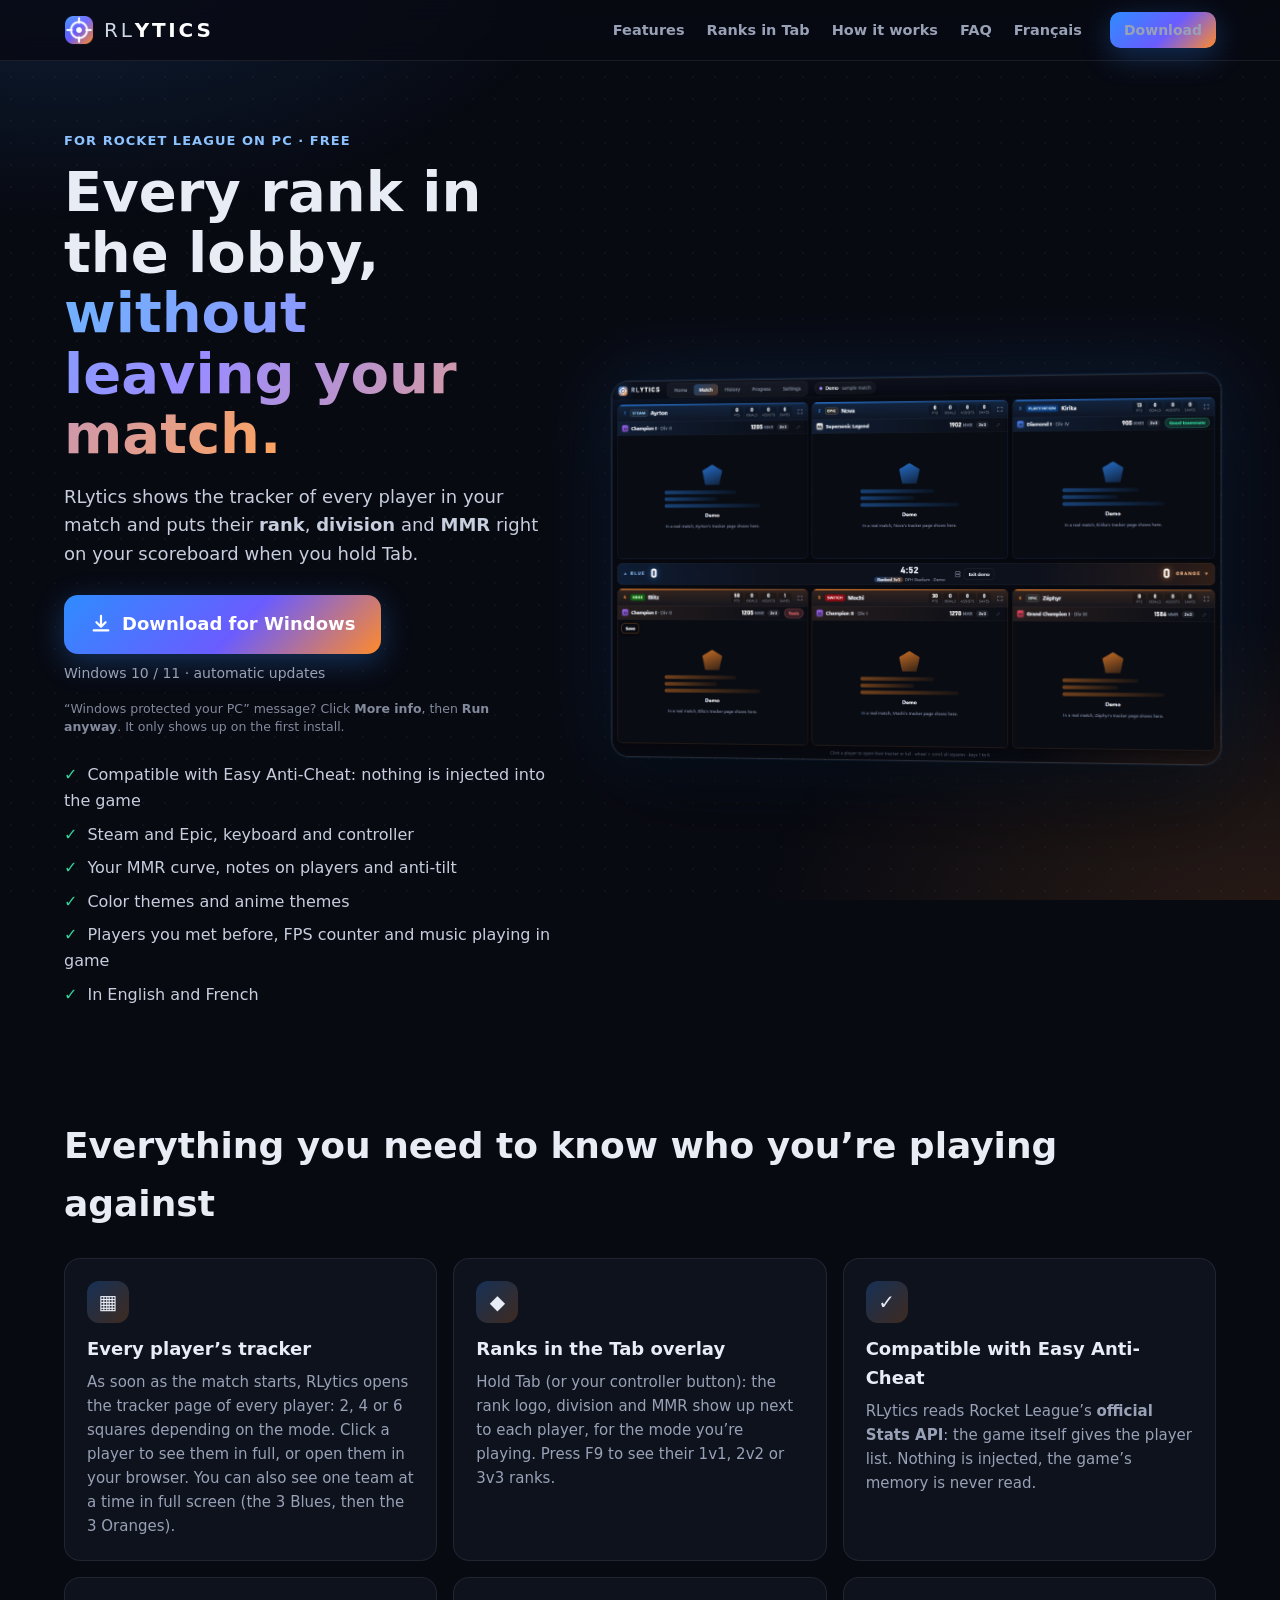
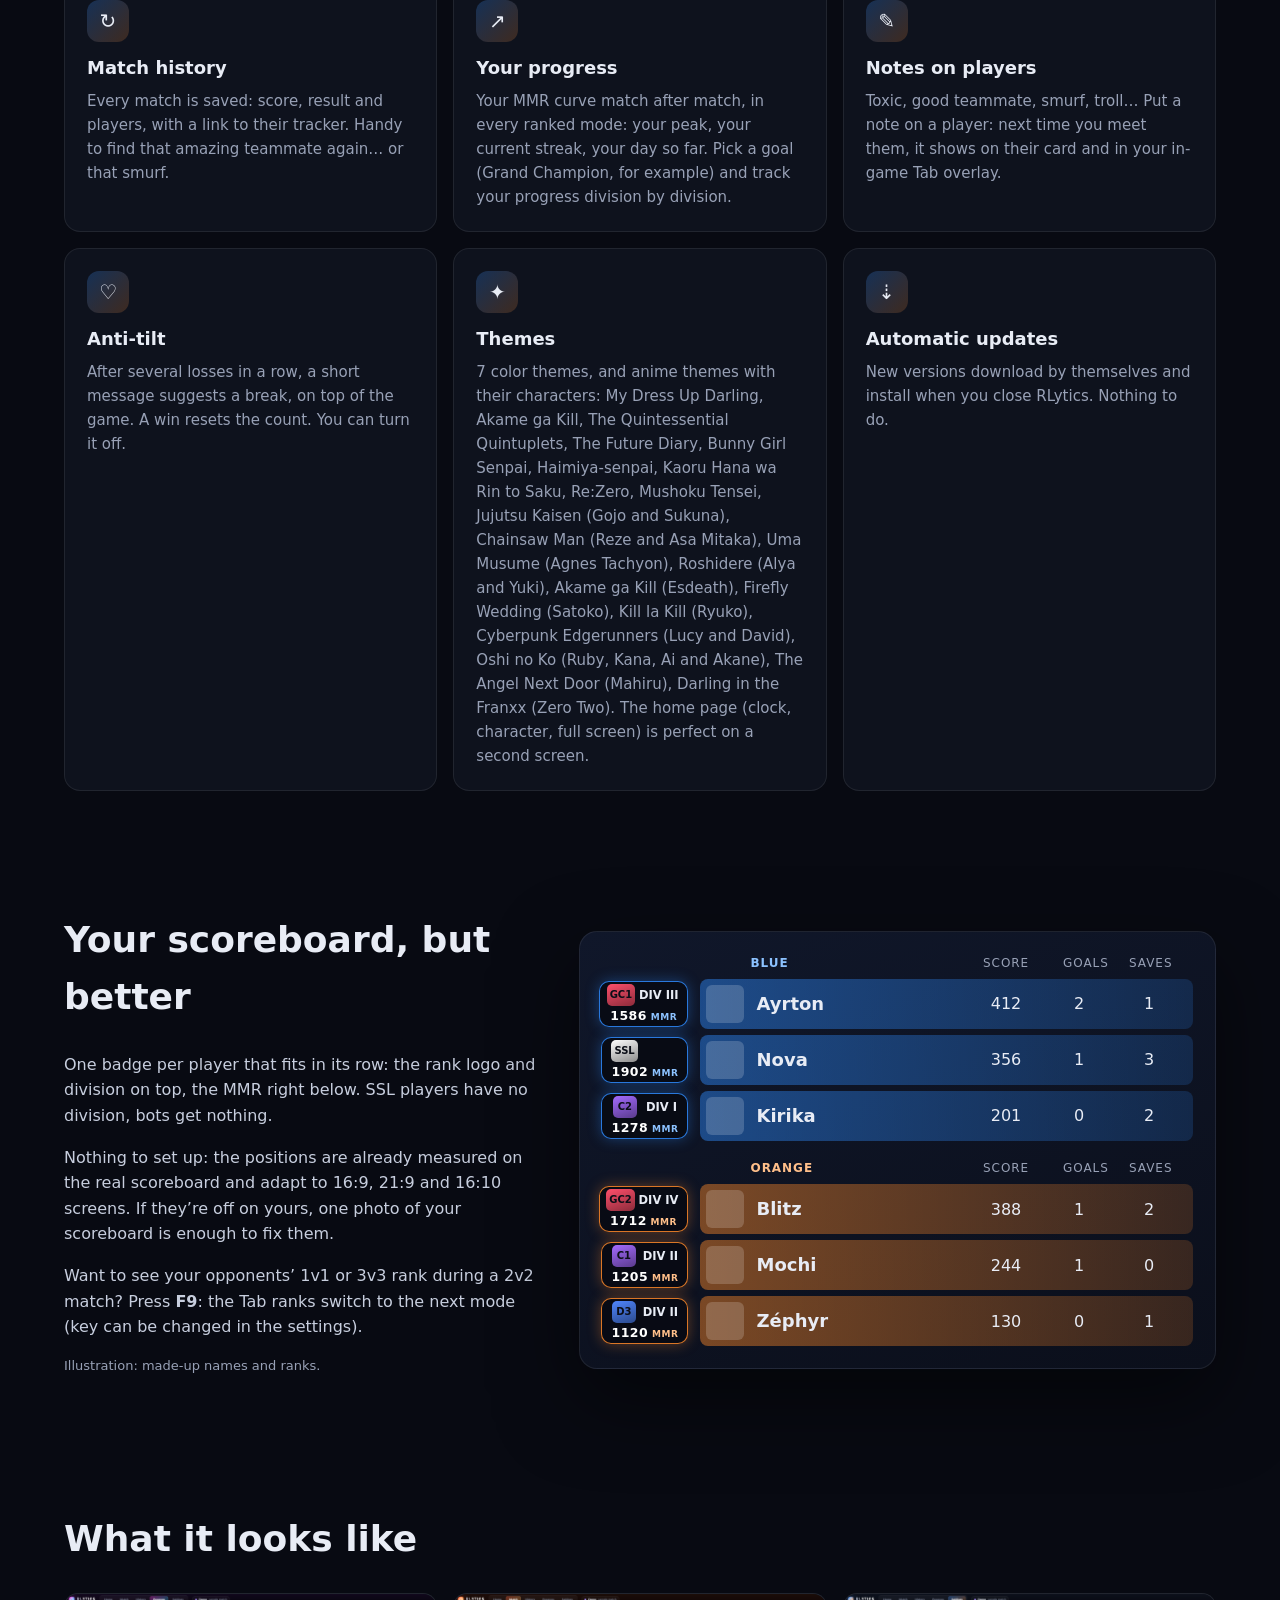
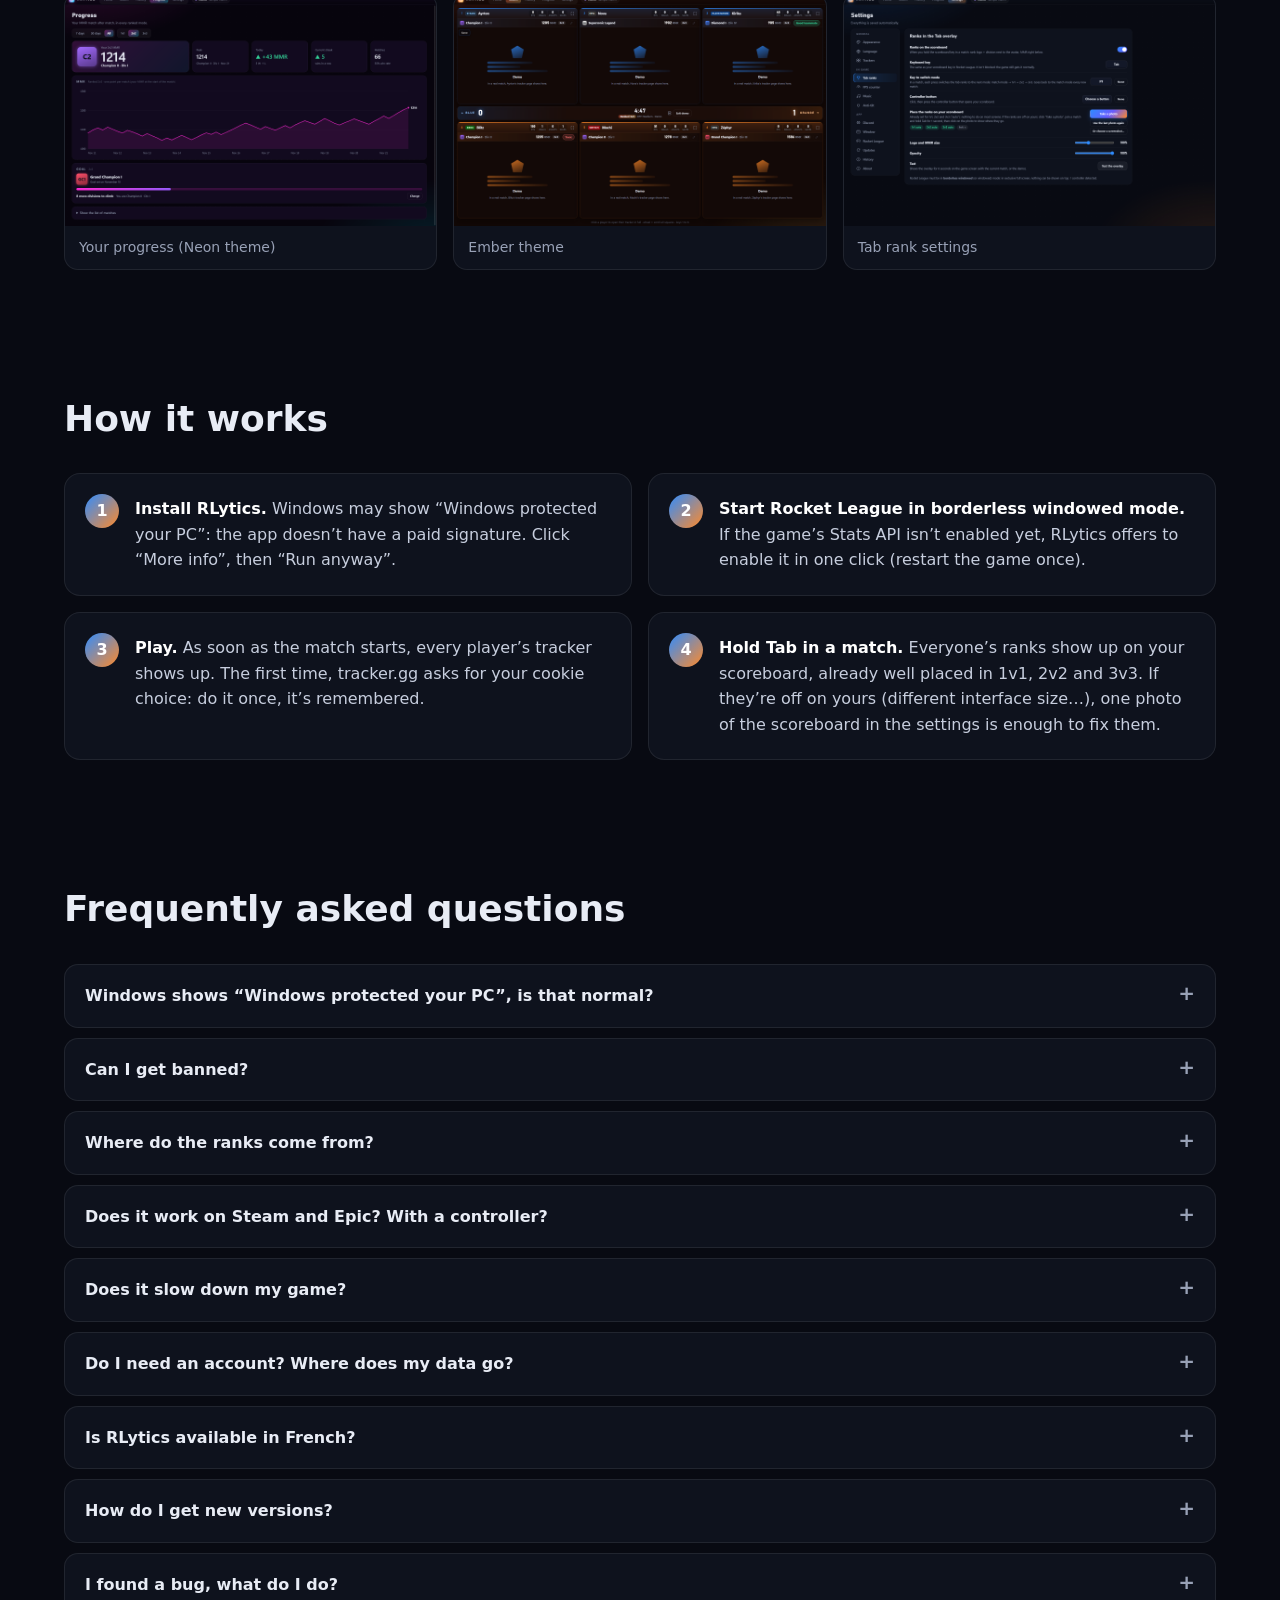
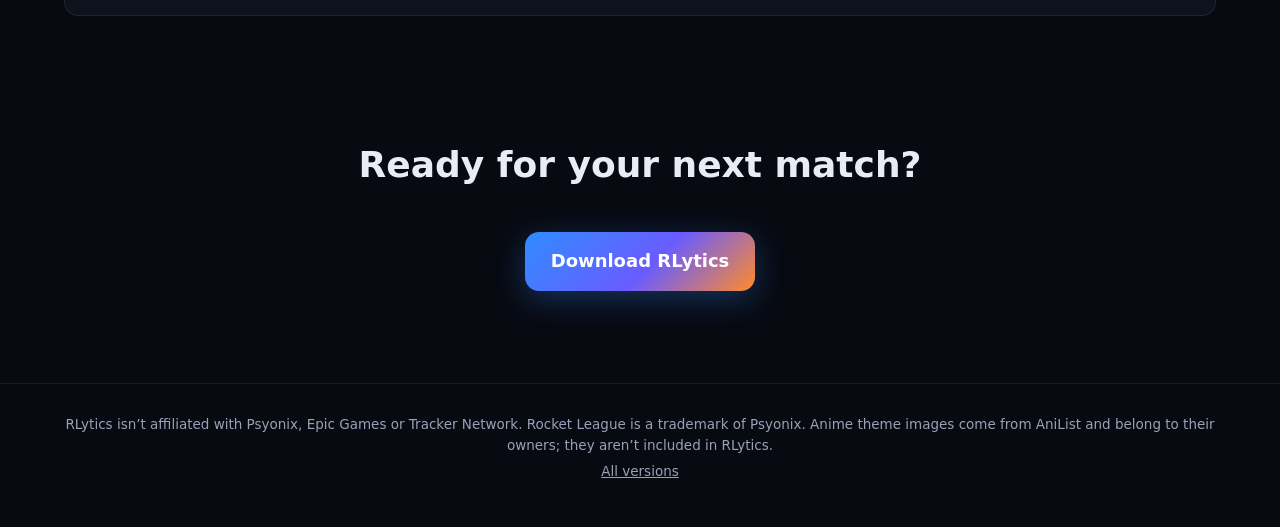
==== docs/en/index.html @ 00cee260 "Site 1.9.0 : version anglaise, Progression, notes sur les joueurs, anti-tilt, nouvelles captures Co-" ====
<!DOCTYPE html>
<html lang="en">
<head>
  <meta charset="utf-8">
  <meta name="viewport" content="width=device-width, initial-scale=1">
  <title>RLytics — every rank in your Rocket League lobby</title>
  <meta name="description" content="RLytics shows the tracker of every player in your Rocket League match and puts their ranks, divisions and MMR right on your scoreboard. Free, for Windows, compatible with Easy Anti-Cheat.">
  <meta property="og:title" content="RLytics — every rank in your Rocket League lobby">
  <meta property="og:description" content="The tracker of every player in your match, and their ranks right on your scoreboard.">
  <meta property="og:image" content="../img/en/partie.png">
  <link rel="icon" href="../img/icon.png">
  <link rel="alternate" hreflang="fr" href="https://ayusecour-stack.github.io/rlytics/">
  <link rel="alternate" hreflang="en" href="https://ayusecour-stack.github.io/rlytics/en/">
  <link rel="stylesheet" href="../style.css">
</head>
<body>
  <div class="glow" aria-hidden="true"></div>

  <header class="nav">
    <a class="brand" href="#">
      <img src="../img/icon.png" alt="" width="30" height="30">
      <span>RL<b>YTICS</b></span>
    </a>
    <nav>
      <a href="#features">Features</a>
      <a href="#tab">Ranks in Tab</a>
      <a href="#steps">How it works</a>
      <a href="#faq">FAQ</a>
      <a href="../" hreflang="fr" lang="fr">Français</a>
    </nav>
    <a class="btn small" href="https://github.com/ayusecour-stack/rlytics/releases/latest/download/RLytics-Setup.exe">Download</a>
  </header>

  <main>
    <!-- ===== Hero ===== -->
    <section class="hero">
      <div class="hero-text">
        <p class="kicker">For Rocket League on PC · Free</p>
        <h1>Every rank in the lobby, <span class="grad">without leaving your match.</span></h1>
        <p class="lead">RLytics shows the tracker of every player in your match and puts their <b>rank</b>, <b>division</b> and <b>MMR</b> right on your scoreboard when you hold Tab.</p>
        <div class="cta">
          <a class="btn big" id="dl" href="https://github.com/ayusecour-stack/rlytics/releases/latest/download/RLytics-Setup.exe">
            <svg viewBox="0 0 24 24" aria-hidden="true"><path d="M12 3v12m0 0l-5-5m5 5l5-5M4 19h16"/></svg>
            Download for Windows
          </a>
          <p class="meta" id="dl-meta">Windows 10 / 11 · automatic updates</p>
          <p class="meta smartscreen">“Windows protected your PC” message? Click <b>More info</b>, then <b>Run anyway</b>. It only shows up on the first install.</p>
        </div>
        <ul class="ticks">
          <li>Compatible with Easy Anti-Cheat: nothing is injected into the game</li>
          <li>Steam and Epic, keyboard and controller</li>
          <li>Your MMR curve, notes on players and anti-tilt</li>
          <li>Color themes and anime themes</li>
          <li>Players you met before, FPS counter and music playing in game</li>
          <li>In English and French</li>
        </ul>
      </div>
      <figure class="hero-shot">
        <img src="../img/en/partie.png" alt="The RLytics window during a 3v3 match: one square per player with their rank, division and MMR">
      </figure>
    </section>

    <!-- ===== Features ===== -->
    <section id="features" class="section">
      <h2>Everything you need to know who you’re playing against</h2>
      <div class="grid">
        <article class="feat">
          <div class="ico">▦</div>
          <h3>Every player’s tracker</h3>
          <p>As soon as the match starts, RLytics opens the tracker page of every player: 2, 4 or 6 squares depending on the mode. Click a player to see them in full, or open them in your browser. You can also see one team at a time in full screen (the 3 Blues, then the 3 Oranges).</p>
        </article>
        <article class="feat">
          <div class="ico">◆</div>
          <h3>Ranks in the Tab overlay</h3>
          <p>Hold Tab (or your controller button): the rank logo, division and MMR show up next to each player, for the mode you’re playing. Press F9 to see their 1v1, 2v2 or 3v3 ranks.</p>
        </article>
        <article class="feat">
          <div class="ico">✓</div>
          <h3>Compatible with Easy Anti-Cheat</h3>
          <p>RLytics reads Rocket League’s <b>official Stats API</b>: the game itself gives the player list. Nothing is injected, the game’s memory is never read.</p>
        </article>
        <article class="feat">
          <div class="ico">↻</div>
          <h3>Match history</h3>
          <p>Every match is saved: score, result and players, with a link to their tracker. Handy to find that amazing teammate again… or that smurf.</p>
        </article>
        <article class="feat">
          <div class="ico">↗</div>
          <h3>Your progress</h3>
          <p>Your MMR curve match after match, in every ranked mode: your peak, your current streak, your day so far. Pick a goal (Grand Champion, for example) and track your progress division by division.</p>
        </article>
        <article class="feat">
          <div class="ico">✎</div>
          <h3>Notes on players</h3>
          <p>Toxic, good teammate, smurf, troll… Put a note on a player: next time you meet them, it shows on their card and in your in-game Tab overlay.</p>
        </article>
        <article class="feat">
          <div class="ico">♡</div>
          <h3>Anti-tilt</h3>
          <p>After several losses in a row, a short message suggests a break, on top of the game. A win resets the count. You can turn it off.</p>
        </article>
        <article class="feat">
          <div class="ico">✦</div>
          <h3>Themes</h3>
          <p>7 color themes, and anime themes with their characters: My Dress Up Darling, Akame ga Kill, The Quintessential Quintuplets, The Future Diary, Bunny Girl Senpai, Haimiya-senpai, Kaoru Hana wa Rin to Saku, Re:Zero, Mushoku Tensei, Jujutsu Kaisen (Gojo and Sukuna), Chainsaw Man (Reze and Asa Mitaka), Uma Musume (Agnes Tachyon), Roshidere (Alya and Yuki), Akame ga Kill (Esdeath), Firefly Wedding (Satoko), Kill la Kill (Ryuko), Cyberpunk Edgerunners (Lucy and David), Oshi no Ko (Ruby, Kana, Ai and Akane), The Angel Next Door (Mahiru), Darling in the Franxx (Zero Two). The home page (clock, character, full screen) is perfect on a second screen.</p>
        </article>
        <article class="feat">
          <div class="ico">⇣</div>
          <h3>Automatic updates</h3>
          <p>New versions download by themselves and install when you close RLytics. Nothing to do.</p>
        </article>
      </div>
    </section>

    <!-- ===== Ranks in Tab (illustration) ===== -->
    <section id="tab" class="section split">
      <div>
        <h2>Your scoreboard, but better</h2>
        <p>One badge per player that fits in its row: the rank logo and division on top, the MMR right below. SSL players have no division, bots get nothing.</p>
        <p>Nothing to set up: the positions are already measured on the real scoreboard and adapt to 16:9, 21:9 and 16:10 screens. If they’re off on yours, one photo of your scoreboard is enough to fix them.</p>
        <p>Want to see your opponents’ 1v1 or 3v3 rank during a 2v2 match? Press <b>F9</b>: the Tab ranks switch to the next mode (key can be changed in the settings).</p>
        <p class="small">Illustration: made-up names and ranks.</p>
      </div>
      <div class="board" aria-label="Sample scoreboard with RLytics ranks">
        <div class="team t0">
          <div class="thead"><b>BLUE</b><span>SCORE</span><span>GOALS</span><span>SAVES</span></div>
          <div class="row"><div class="badge t0"><i class="em" style="--c:#ff4f6b">GC1</i><span>DIV III</span><small><b>1586</b> MMR</small></div><div class="av"></div><b class="nm">Ayrton</b><span>412</span><span>2</span><span>1</span></div>
          <div class="row"><div class="badge t0"><i class="em" style="--c:#ffffff">SSL</i><small><b>1902</b> MMR</small></div><div class="av"></div><b class="nm">Nova</b><span>356</span><span>1</span><span>3</span></div>
          <div class="row"><div class="badge t0"><i class="em" style="--c:#a46bff">C2</i><span>DIV I</span><small><b>1278</b> MMR</small></div><div class="av"></div><b class="nm">Kirika</b><span>201</span><span>0</span><span>2</span></div>
        </div>
        <div class="team t1">
          <div class="thead"><b>ORANGE</b><span>SCORE</span><span>GOALS</span><span>SAVES</span></div>
          <div class="row"><div class="badge t1"><i class="em" style="--c:#ff4f6b">GC2</i><span>DIV IV</span><small><b>1712</b> MMR</small></div><div class="av"></div><b class="nm">Blitz</b><span>388</span><span>1</span><span>2</span></div>
          <div class="row"><div class="badge t1"><i class="em" style="--c:#a46bff">C1</i><span>DIV II</span><small><b>1205</b> MMR</small></div><div class="av"></div><b class="nm">Mochi</b><span>244</span><span>1</span><span>0</span></div>
          <div class="row"><div class="badge t1"><i class="em" style="--c:#4f86ff">D3</i><span>DIV II</span><small><b>1120</b> MMR</small></div><div class="av"></div><b class="nm">Zéphyr</b><span>130</span><span>0</span><span>1</span></div>
        </div>
      </div>
    </section>

    <!-- ===== Screenshots ===== -->
    <section class="section">
      <h2>What it looks like</h2>
      <div class="shots">
        <figure><img src="../img/en/progression.png" alt="The Progress page: MMR curve, peak, streak and rank goal" loading="lazy"><figcaption>Your progress (Neon theme)</figcaption></figure>
        <figure><img src="../img/en/braise.png" alt="RLytics with the Ember theme during a match" loading="lazy"><figcaption>Ember theme</figcaption></figure>
        <figure><img src="../img/en/reglages.png" alt="RLytics settings: ranks in the Tab overlay" loading="lazy"><figcaption>Tab rank settings</figcaption></figure>
      </div>
    </section>

    <!-- ===== Steps ===== -->
    <section id="steps" class="section">
      <h2>How it works</h2>
      <ol class="steps">
        <li><b>Install RLytics.</b> Windows may show “Windows protected your PC”: the app doesn’t have a paid signature. Click “More info”, then “Run anyway”.</li>
        <li><b>Start Rocket League in borderless windowed mode.</b> If the game’s Stats API isn’t enabled yet, RLytics offers to enable it in one click (restart the game once).</li>
        <li><b>Play.</b> As soon as the match starts, every player’s tracker shows up. The first time, tracker.gg asks for your cookie choice: do it once, it’s remembered.</li>
        <li><b>Hold Tab in a match.</b> Everyone’s ranks show up on your scoreboard, already well placed in 1v1, 2v2 and 3v3. If they’re off on yours (different interface size…), one photo of the scoreboard in the settings is enough to fix them.</li>
      </ol>
    </section>

    <!-- ===== FAQ ===== -->
    <section id="faq" class="section">
      <h2>Frequently asked questions</h2>
      <div class="faq">
        <details>
          <summary>Windows shows “Windows protected your PC”, is that normal?</summary>
          <p>Yes. Windows shows this message for programs without a paid signature (a certificate costs several hundred euros per year). Click “More info”, then “Run anyway”. It only shows up on install: automatic updates don’t trigger it.</p>
        </details>
        <details>
          <summary>Can I get banned?</summary>
          <p>RLytics doesn’t touch the game: it injects nothing, doesn’t read its memory and doesn’t even open its process. It reads Rocket League’s official Stats API (made by Psyonix for overlays) and shows a window on top of the game, like Discord or OBS. There’s no official guarantee from Psyonix, but it works the same way as allowed overlays.</p>
        </details>
        <details>
          <summary>Where do the ranks come from?</summary>
          <p>From the public pages of rocketleague.tracker.network, which RLytics shows like a browser. The Tab ranks are read from these already open pages, with no extra requests. RLytics isn’t affiliated with Tracker Network: if their site changes, an RLytics update may be needed.</p>
        </details>
        <details>
          <summary>Does it work on Steam and Epic? With a controller?</summary>
          <p>Yes to both. For a controller, pick the button that opens your scoreboard in the settings. PlayStation, Xbox and Switch players in your match show up too.</p>
        </details>
        <details>
          <summary>Does it slow down my game?</summary>
          <p>Pages load once at the start of the match, then they’re paused (still image) while Rocket League is in front, and theme animations stop during matches. If your PC is tight, turn off “Load trackers automatically” in the settings.</p>
        </details>
        <details>
          <summary>Do I need an account? Where does my data go?</summary>
          <p>No account. Everything stays on your PC: settings, history, notes on players, your MMR curve, rank positions. RLytics only connects to tracker.gg (player pages), AniList (anime theme images) and GitHub (updates).</p>
        </details>
        <details>
          <summary>Is RLytics available in French?</summary>
          <p>Yes: Settings → Language. In “Auto”, RLytics follows your Windows language.</p>
        </details>
        <details>
          <summary>How do I get new versions?</summary>
          <p>Automatically: RLytics checks at startup, then every 3 hours, downloads the new version in the background and installs it when you close it (or right away with the “Restart” button).</p>
        </details>
        <details>
          <summary>I found a bug, what do I do?</summary>
          <p>In RLytics: Settings → About → “Open the log”. This file explains what happened (it stays on your PC, nothing is sent). Describe the problem on <a href="https://github.com/ayusecour-stack/rlytics/issues">the issues page</a> and attach the log if you want.</p>
        </details>
      </div>
    </section>

    <section class="section final">
      <h2>Ready for your next match?</h2>
      <a class="btn big" href="https://github.com/ayusecour-stack/rlytics/releases/latest/download/RLytics-Setup.exe">Download RLytics</a>
      <p class="meta" id="dl-meta-2"></p>
    </section>
  </main>

  <footer>
    <p>RLytics isn’t affiliated with Psyonix, Epic Games or Tracker Network. Rocket League is a trademark of Psyonix. Anime theme images come from AniList and belong to their owners; they aren’t included in RLytics.</p>
    <p><a href="https://github.com/ayusecour-stack/rlytics/releases">All versions</a></p>
  </footer>

  <script src="../app.js"></script>
</body>
</html>
---- docs/style.css ----
:root {
  --bg: #080a12; --panel: #0e121d; --panel-2: #131828; --line: rgba(255, 255, 255, .08); --text: #e8ecf5; --muted: #98a1b6;
  --blue: #2f8cff; --orange: #ff8a2a; --violet: #6a5cff;
  --font: "Segoe UI Variable Text", "Segoe UI", system-ui, -apple-system, Roboto, sans-serif;
  --font-sport: "Bahnschrift", "Segoe UI", system-ui, sans-serif;
}
* { box-sizing: border-box; }
html { scroll-behavior: smooth; }
body { margin: 0; background: var(--bg); color: var(--text); font: 16px/1.6 var(--font); -webkit-font-smoothing: antialiased; }
a { color: inherit; }
img { max-width: 100%; display: block; }
.glow {
  position: fixed; inset: 0; z-index: -1; pointer-events: none;
  background:
    radial-gradient(900px 520px at 5% -10%, rgba(47, 140, 255, .18), transparent 60%),
    radial-gradient(900px 560px at 100% 105%, rgba(255, 138, 42, .14), transparent 60%),
    radial-gradient(rgba(255, 255, 255, .035) 1px, transparent 1px);
  background-size: auto, auto, 22px 22px;
}

/* Navigation */
.nav { position: sticky; top: 0; z-index: 10; display: flex; align-items: center; gap: 28px; padding: 12px 5vw; background: rgba(8, 10, 18, .78); backdrop-filter: blur(12px); border-bottom: 1px solid var(--line); }
.brand { display: flex; align-items: center; gap: 10px; text-decoration: none; font-family: var(--font-sport); font-size: 20px; letter-spacing: .14em; color: #cfd6e6; }
.brand b { color: #fff; }
.nav nav { display: flex; gap: 22px; margin-left: auto; }
.nav nav a { text-decoration: none; color: var(--muted); font-weight: 600; font-size: 14.5px; }
.nav nav a:hover { color: #fff; }

/* Boutons */
.btn {
  display: inline-flex; align-items: center; gap: 10px; text-decoration: none; font-weight: 700; color: #fff; border-radius: 12px; padding: 10px 18px;
  background: linear-gradient(135deg, var(--blue), var(--violet) 55%, var(--orange)); box-shadow: 0 8px 30px rgba(47, 140, 255, .3);
  transition: transform .12s, filter .15s;
}
.btn:hover { filter: brightness(1.1); transform: translateY(-1px); }
.btn.small { padding: 7px 14px; font-size: 14px; border-radius: 10px; }
.btn.big { padding: 15px 26px; font-size: 18px; border-radius: 14px; }
.btn svg { width: 22px; height: 22px; fill: none; stroke: currentColor; stroke-width: 2.4; stroke-linecap: round; stroke-linejoin: round; }

main { width: min(1180px, 90vw); margin: 0 auto; }
.hero { display: grid; grid-template-columns: 1fr 1.25fr; gap: 48px; align-items: center; padding: 70px 0 50px; }
.kicker { margin: 0 0 10px; color: #8cc2ff; font-weight: 700; letter-spacing: .08em; text-transform: uppercase; font-size: 13px; }
h1 { font-family: var(--font-sport); font-size: clamp(34px, 4.6vw, 56px); line-height: 1.08; margin: 0 0 18px; }
.grad { background: linear-gradient(120deg, #6fb2ff, #9b8cff 45%, #ffa45c); -webkit-background-clip: text; background-clip: text; color: transparent; }
.lead { color: #c7cede; font-size: 18px; margin: 0 0 26px; }
.cta { display: flex; flex-direction: column; gap: 8px; align-items: flex-start; }
.meta { margin: 0; color: var(--muted); font-size: 14px; }
.meta.smartscreen { max-width: 460px; margin-top: 8px; font-size: 12.5px; line-height: 1.45; opacity: .85; }
.ticks { list-style: none; padding: 0; margin: 26px 0 0; display: grid; gap: 8px; color: #c7cede; }
.ticks li::before { content: "✓"; color: #34d399; font-weight: 800; margin-right: 10px; }
.hero-shot { margin: 0; border-radius: 18px; overflow: hidden; border: 1px solid rgba(255, 255, 255, .12); box-shadow: 0 30px 90px rgba(0, 0, 0, .6), 0 0 0 1px rgba(47, 140, 255, .15), 0 0 80px rgba(47, 140, 255, .18); transform: perspective(1400px) rotateY(-6deg); }

.section { padding: 60px 0; }
.section h2 { font-family: var(--font-sport); font-size: clamp(26px, 3vw, 36px); margin: 0 0 26px; }
.grid { display: grid; grid-template-columns: repeat(3, 1fr); gap: 16px; }
.feat { padding: 22px; border-radius: 16px; background: var(--panel); border: 1px solid var(--line); transition: border-color .15s, transform .15s; }
.feat:hover { border-color: rgba(47, 140, 255, .35); transform: translateY(-2px); }
.feat .ico { width: 42px; height: 42px; display: grid; place-items: center; border-radius: 12px; font-size: 20px; background: linear-gradient(135deg, rgba(47, 140, 255, .25), rgba(255, 138, 42, .2)); margin-bottom: 12px; }
.feat h3 { margin: 0 0 6px; font-size: 18px; }
.feat p { margin: 0; color: var(--muted); font-size: 15px; }

/* Tableau des scores d'exemple (dessiné, pas une capture du jeu) */
.split { display: grid; grid-template-columns: 1fr 1.35fr; gap: 44px; align-items: center; }
.split p { color: #c7cede; }
.small { font-size: 13px; color: var(--muted) !important; }
.board { padding: 22px 22px 22px 120px; border-radius: 18px; background: linear-gradient(160deg, #10172a, #0b0f1b); border: 1px solid var(--line); box-shadow: 0 30px 80px rgba(0, 0, 0, .5); display: grid; gap: 18px; overflow: hidden; }
.team { display: grid; gap: 6px; }
.thead, .row { display: grid; grid-template-columns: 40px 1fr 70px 56px 64px; align-items: center; gap: 10px; }
.thead { font-family: var(--font-sport); font-size: 12px; color: var(--muted); letter-spacing: .08em; padding-left: 50px; grid-template-columns: 1fr 70px 56px 64px; }
.team.t0 .thead b { color: #8cc2ff; } .team.t1 .thead b { color: #ffbf8a; }
.row { position: relative; height: 50px; padding: 0 12px 0 6px; border-radius: 8px; font-family: var(--font-sport); }
.team.t0 .row { background: linear-gradient(90deg, rgba(47, 140, 255, .45), rgba(47, 140, 255, .18)); }
.team.t1 .row { background: linear-gradient(90deg, rgba(255, 138, 42, .45), rgba(255, 138, 42, .18)); }
.row .av { width: 38px; height: 38px; border-radius: 6px; background: rgba(255, 255, 255, .18); }
.row .nm { font-size: 18px; font-weight: 600; }
.row span { text-align: center; }
.badge {
  position: absolute; right: calc(100% + 12px); top: 50%; transform: translateY(-50%); height: 46px; padding: 0 9px;
  display: grid; grid-template-columns: auto auto; grid-template-rows: 26px 16px; column-gap: 6px; align-items: center; justify-items: center;
  border-radius: 10px; background: rgba(8, 11, 19, .9); border: 1.5px solid rgba(47, 140, 255, .85); box-shadow: 0 0 14px rgba(47, 140, 255, .35);
  font-family: var(--font-sport); white-space: nowrap;
}
.badge.t1 { border-color: rgba(255, 138, 42, .85); box-shadow: 0 0 14px rgba(255, 138, 42, .35); }
.badge .em { grid-row: 1; font-style: normal; font-weight: 700; font-size: 10px; color: #0b0e17; height: 22px; min-width: 24px; padding: 0 3px; display: grid; place-items: center; border-radius: 5px; background: linear-gradient(160deg, var(--c), color-mix(in srgb, var(--c) 55%, #000)); }
.badge > span { grid-row: 1; font-size: 11.5px; font-weight: 700; }
.badge small { grid-row: 2; grid-column: 1 / -1; font-size: 9px; color: #8cc2ff; font-weight: 700; letter-spacing: .06em; }
.badge.t1 small { color: #ffbf8a; }
.badge small b { color: #fff; font-size: 12.5px; }

.shots { display: grid; grid-template-columns: repeat(3, 1fr); gap: 16px; }
.shots figure { margin: 0; border-radius: 14px; overflow: hidden; border: 1px solid var(--line); background: var(--panel); }
.shots figcaption { padding: 10px 14px; color: var(--muted); font-size: 14px; }

.steps { counter-reset: s; list-style: none; padding: 0; margin: 0; display: grid; grid-template-columns: repeat(2, 1fr); gap: 16px; }
.steps li { counter-increment: s; position: relative; padding: 22px 22px 22px 70px; border-radius: 16px; background: var(--panel); border: 1px solid var(--line); color: #c7cede; }
.steps li::before { content: counter(s); position: absolute; left: 20px; top: 20px; width: 34px; height: 34px; border-radius: 50%; display: grid; place-items: center; font-family: var(--font-sport); font-weight: 700; background: linear-gradient(135deg, var(--blue), var(--orange)); color: #fff; }
.steps b { color: #fff; }

.faq { display: grid; gap: 10px; }
.faq details { border-radius: 14px; background: var(--panel); border: 1px solid var(--line); padding: 4px 20px; }
.faq summary { cursor: pointer; font-weight: 700; padding: 14px 0; list-style: none; }
.faq summary::-webkit-details-marker { display: none; }
.faq summary::after { content: "+"; float: right; color: var(--muted); font-size: 20px; line-height: 1; }
.faq details[open] summary::after { content: "–"; }
.faq p { margin: 0 0 16px; color: var(--muted); }

.final { text-align: center; display: flex; flex-direction: column; align-items: center; gap: 12px; padding-bottom: 80px; }
footer { border-top: 1px solid var(--line); padding: 26px 5vw 40px; color: var(--muted); font-size: 13.5px; text-align: center; }
footer p { margin: 4px 0; }

@media (max-width: 900px) {
  .hero, .split { grid-template-columns: 1fr; }
  .hero-shot { transform: none; }
  .grid, .shots, .steps { grid-template-columns: 1fr; }
  .nav nav { display: none; }
  .board { padding-left: 110px; }
}
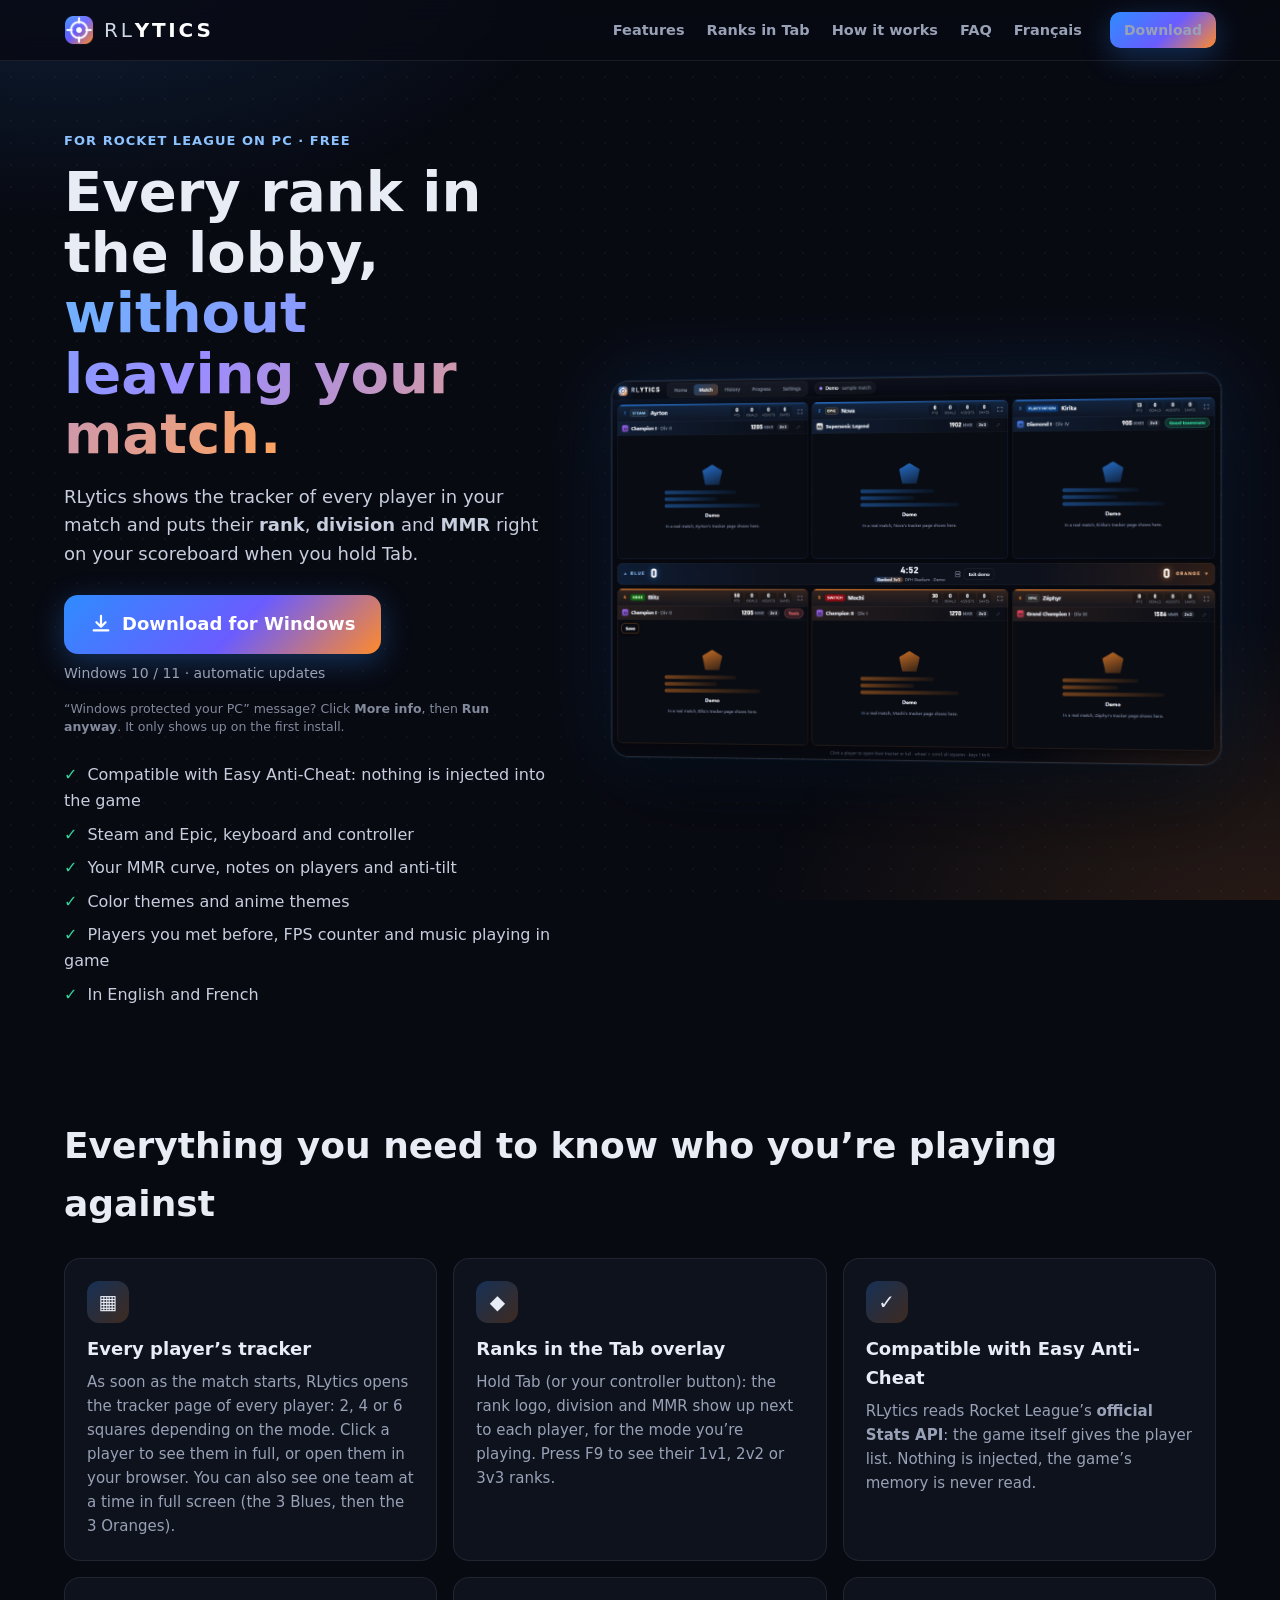
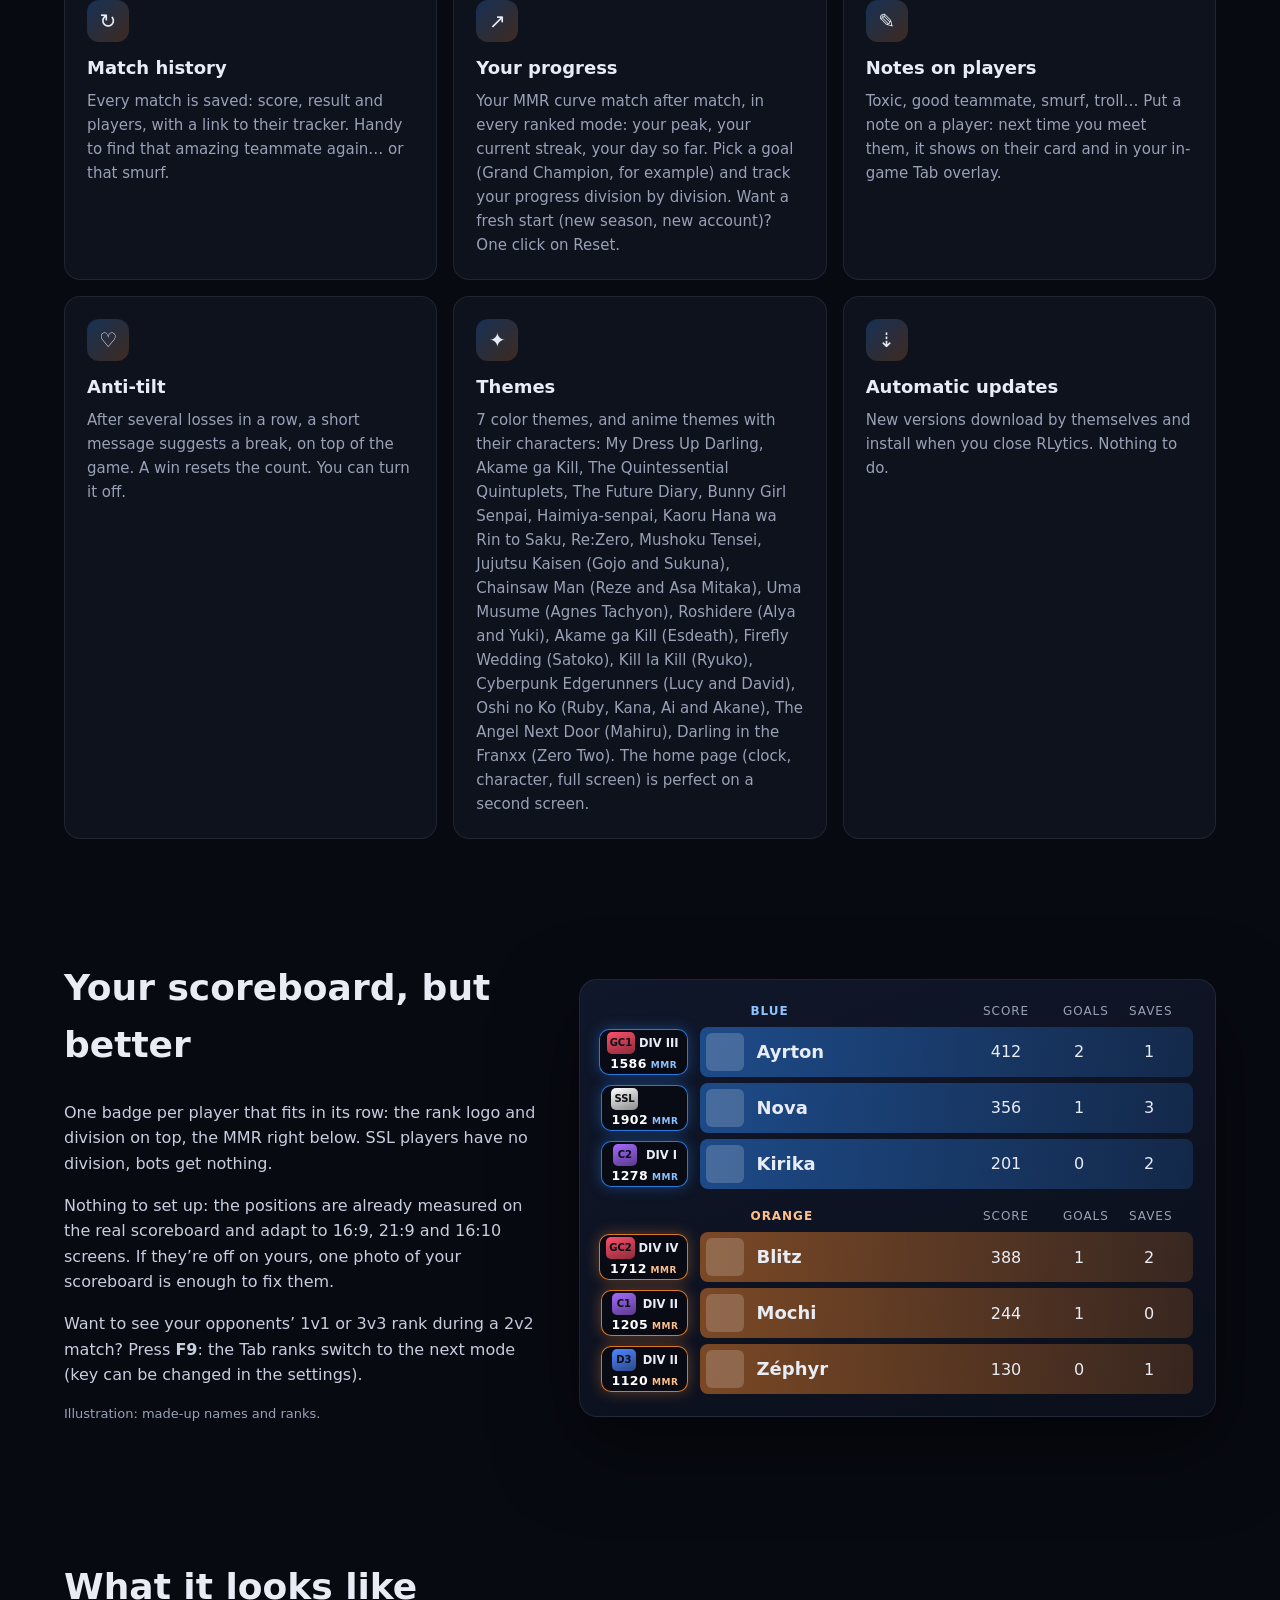
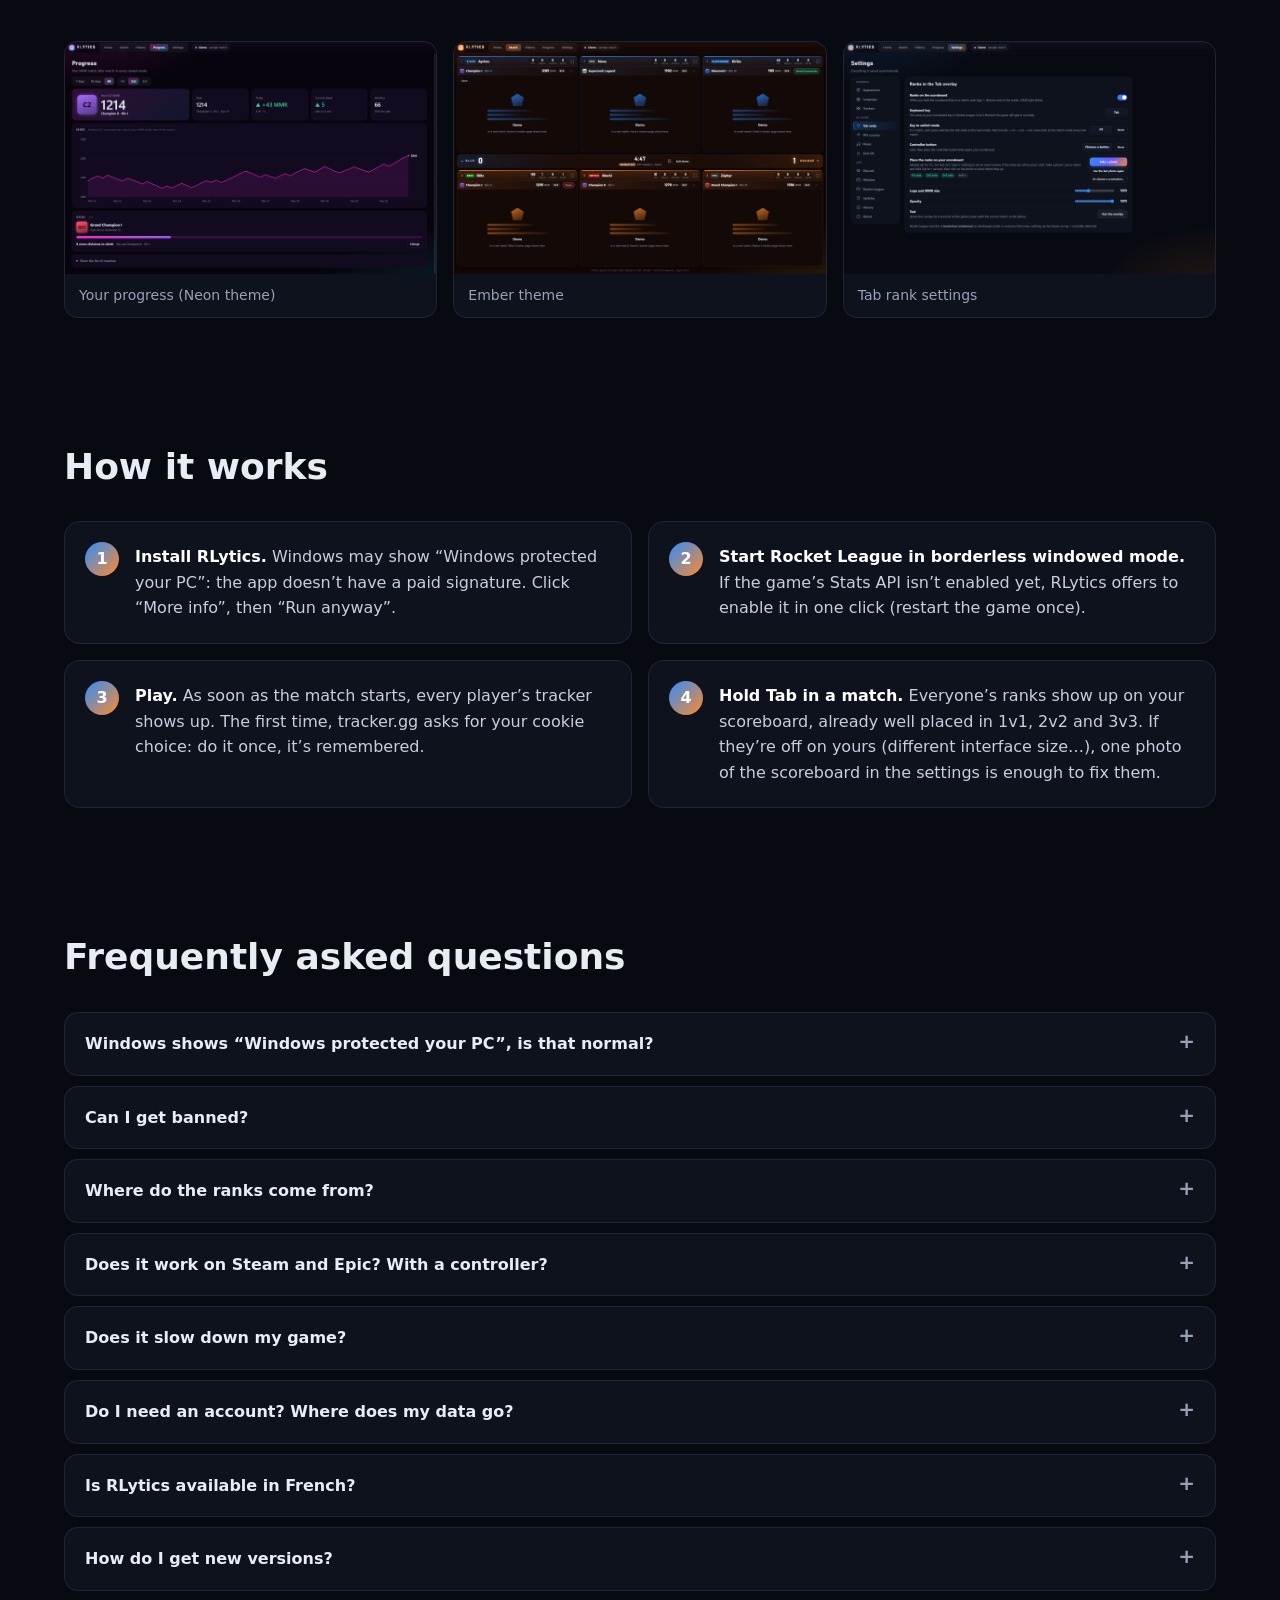
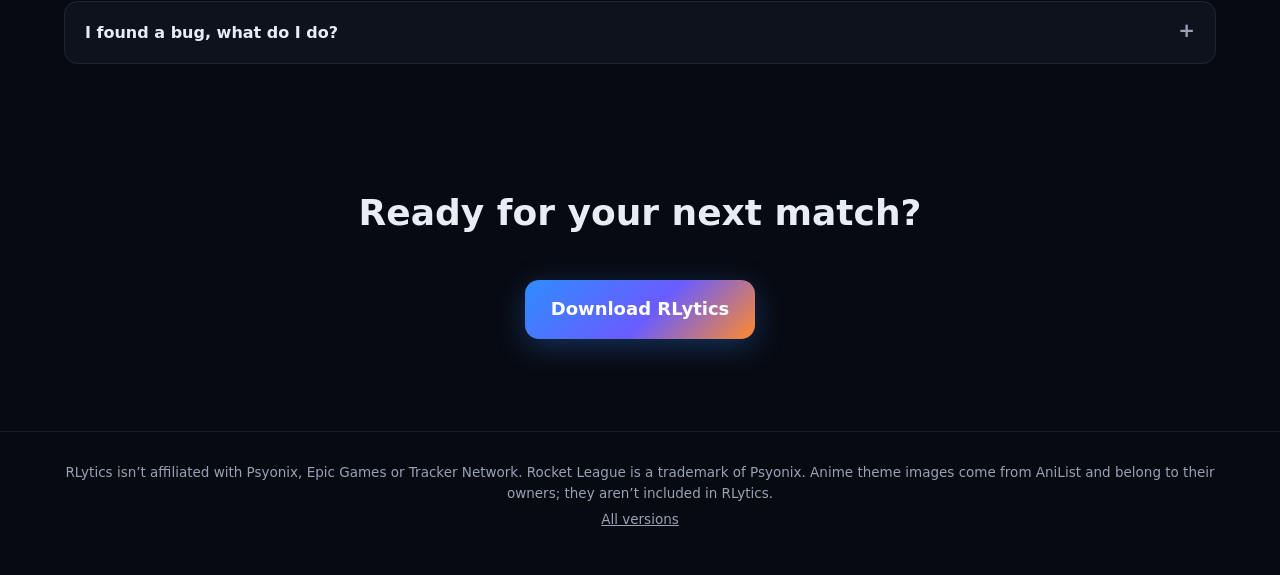
==== commit 6b3ce4e5: "Site : bouton Réinitialiser de la page Progression (1.9.1) Co-Authored-By: Claude Opus 5.5 <noreply@" ====
--- a/docs/en/index.html
+++ b/docs/en/index.html
@@ -87,7 +87,7 @@
         <article class="feat">
           <div class="ico">↗</div>
           <h3>Your progress</h3>
-          <p>Your MMR curve match after match, in every ranked mode: your peak, your current streak, your day so far. Pick a goal (Grand Champion, for example) and track your progress division by division.</p>
+          <p>Your MMR curve match after match, in every ranked mode: your peak, your current streak, your day so far. Pick a goal (Grand Champion, for example) and track your progress division by division. Want a fresh start (new season, new account)? One click on Reset.</p>
         </article>
         <article class="feat">
           <div class="ico">✎</div>
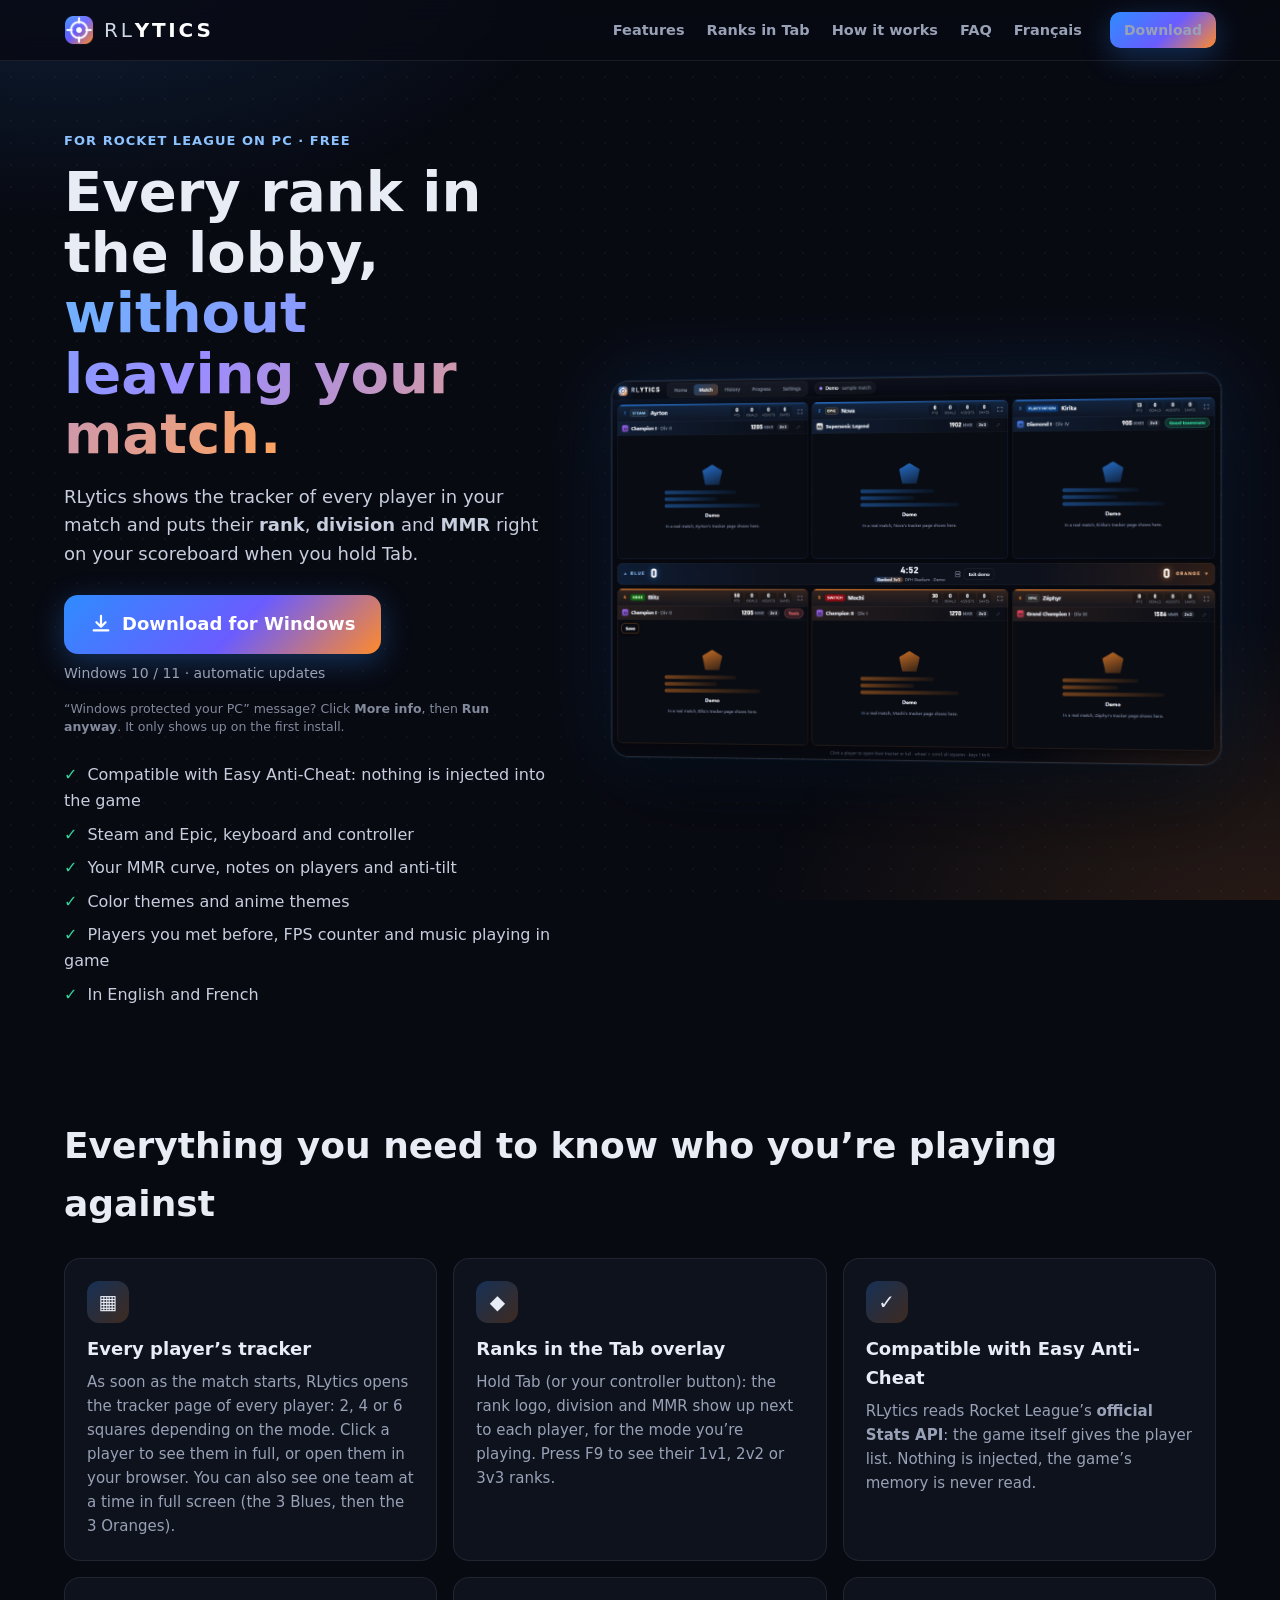
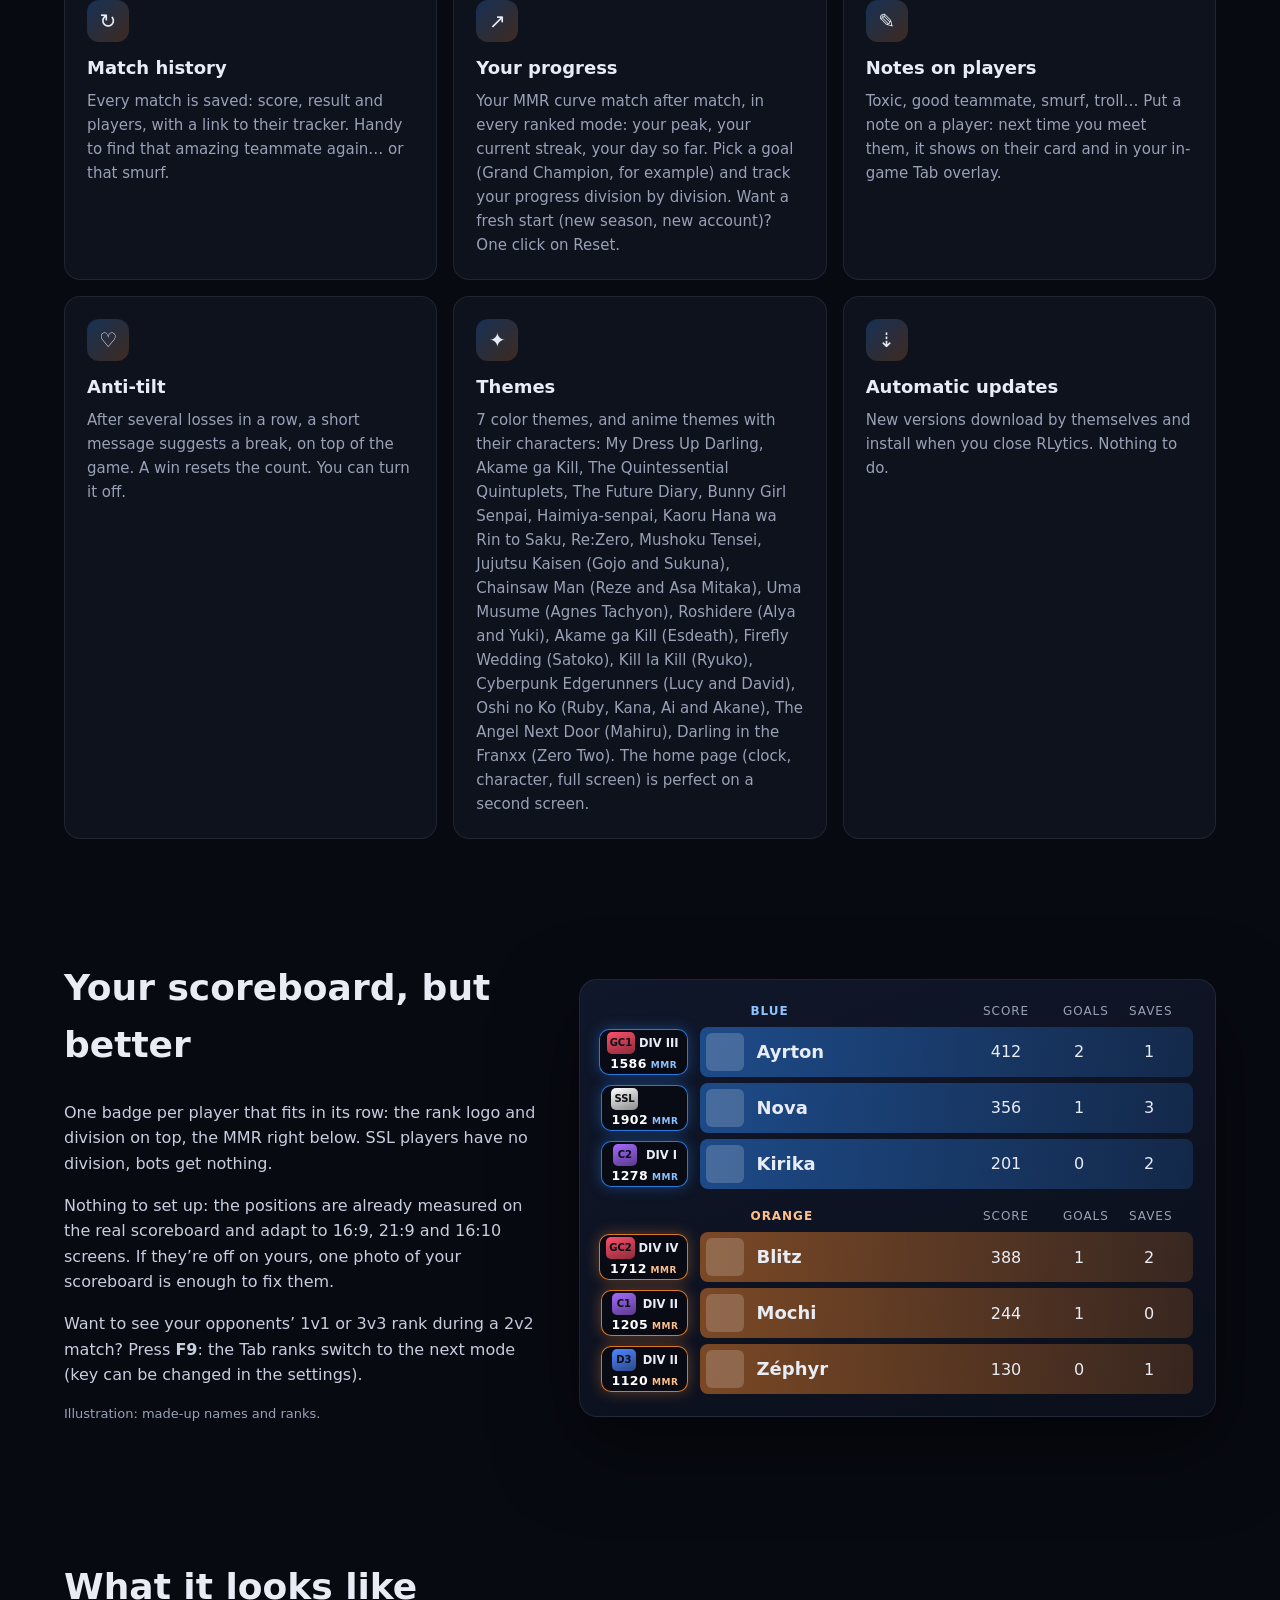
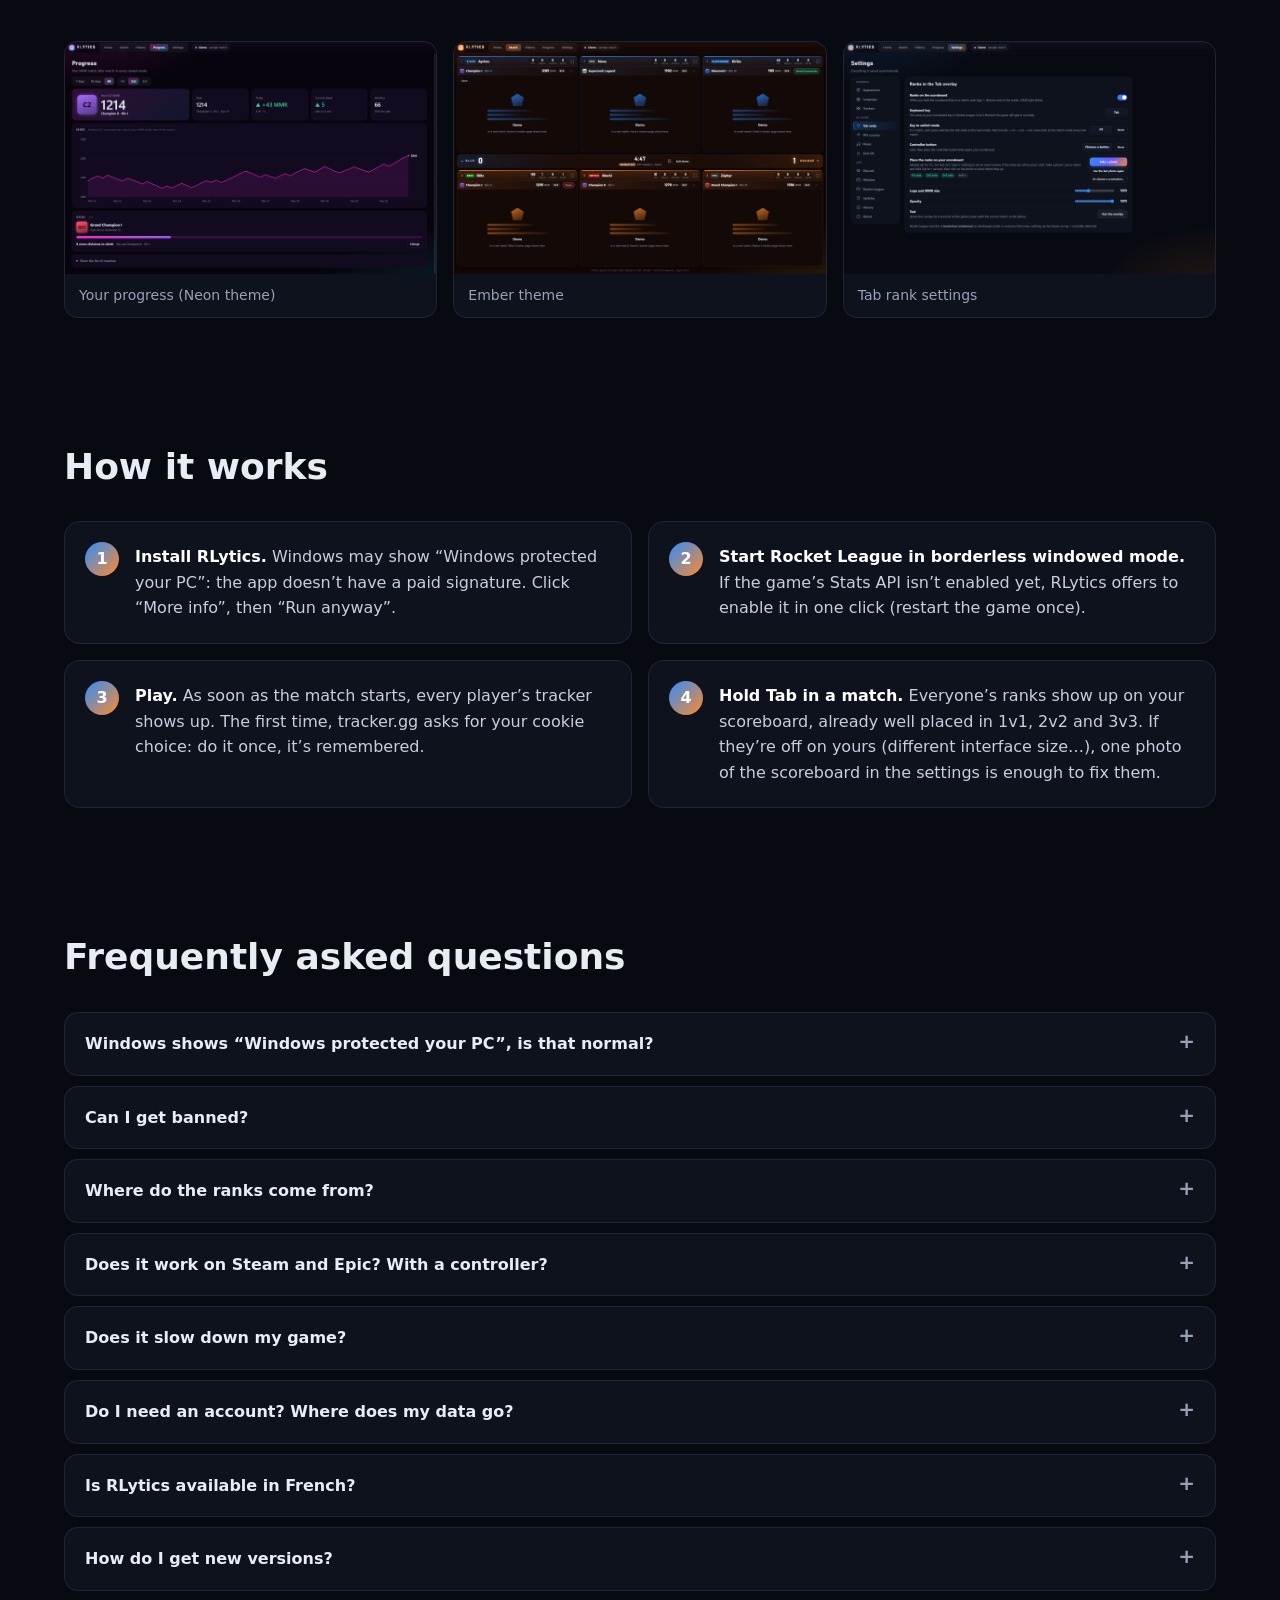
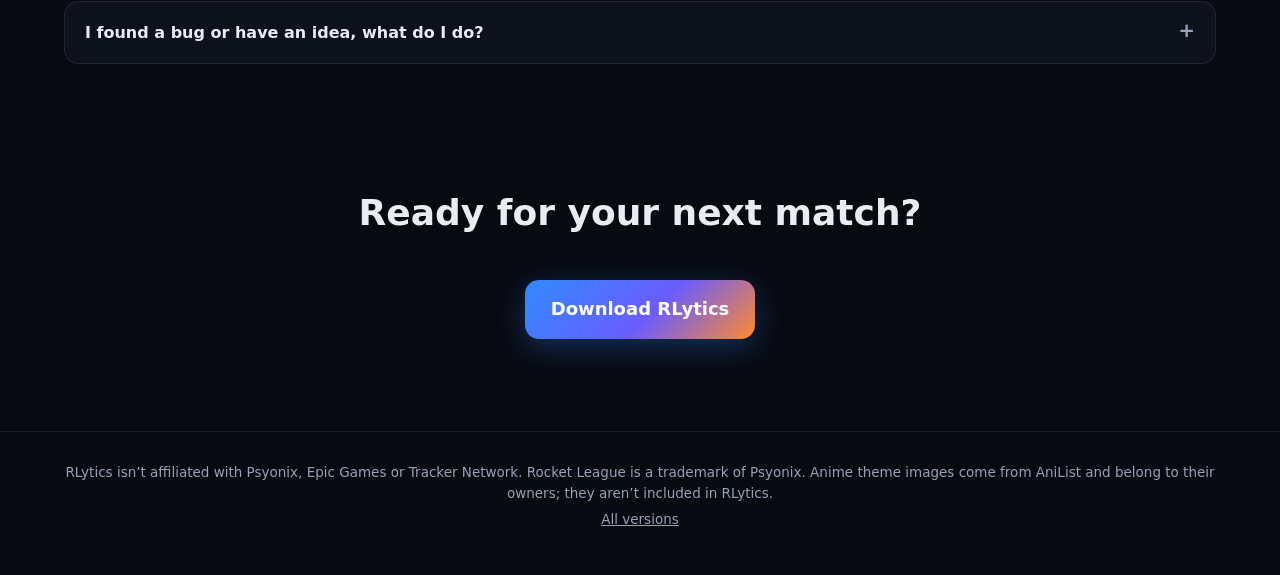
==== commit 7723942c: "Site : onglets Ton avis (commentaire, idée) de la 1.10.0 Co-Authored-By: Claude Opus 5.5 <noreply@an" ====
--- a/docs/en/index.html
+++ b/docs/en/index.html
@@ -184,7 +184,7 @@
         </details>
         <details>
           <summary>Do I need an account? Where does my data go?</summary>
-          <p>No account. Everything stays on your PC: settings, history, notes on players, your MMR curve, rank positions. RLytics only connects to tracker.gg (player pages), AniList (anime theme images) and GitHub (updates).</p>
+          <p>No account. Everything stays on your PC: settings, history, notes on players, your MMR curve, rank positions. RLytics only connects to tracker.gg (player pages), AniList (anime theme images) and GitHub (updates). One exception: a comment or an idea you write yourself in Settings → Your feedback goes to the creator when you press “Send” (with the app version, the language and a random anonymous number, so they can answer you).</p>
         </details>
         <details>
           <summary>Is RLytics available in French?</summary>
@@ -195,8 +195,8 @@
           <p>Automatically: RLytics checks at startup, then every 3 hours, downloads the new version in the background and installs it when you close it (or right away with the “Restart” button).</p>
         </details>
         <details>
-          <summary>I found a bug, what do I do?</summary>
-          <p>In RLytics: Settings → About → “Open the log”. This file explains what happened (it stays on your PC, nothing is sent). Describe the problem on <a href="https://github.com/ayusecour-stack/rlytics/issues">the issues page</a> and attach the log if you want.</p>
+          <summary>I found a bug or have an idea, what do I do?</summary>
+          <p>The easiest way: in RLytics, Settings → Your feedback → Comment (or Suggest an idea). The creator reads everything and answers you in the same place. For a bug, the log helps too: Settings → About → “Open the log”. This file explains what happened (it stays on your PC, nothing is sent). Describe the problem on <a href="https://github.com/ayusecour-stack/rlytics/issues">the issues page</a> and attach the log if you want.</p>
         </details>
       </div>
     </section>
